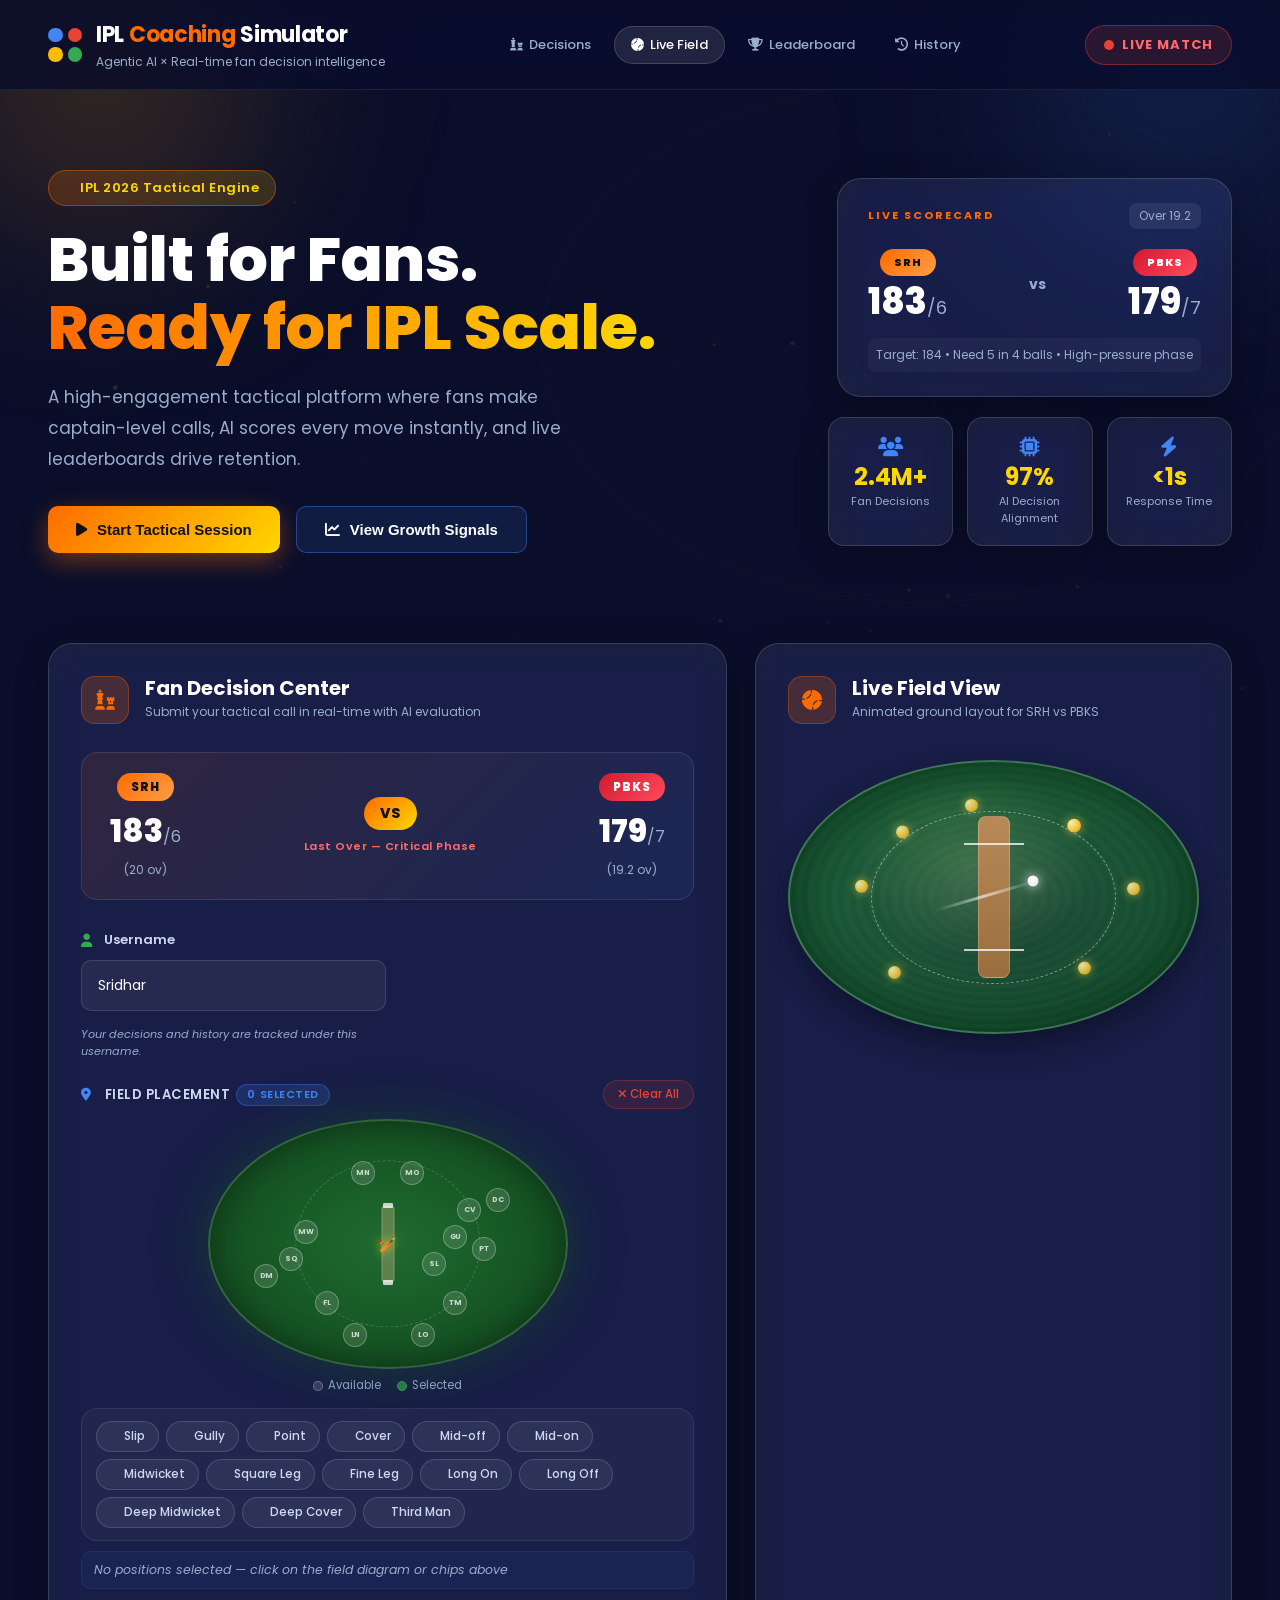
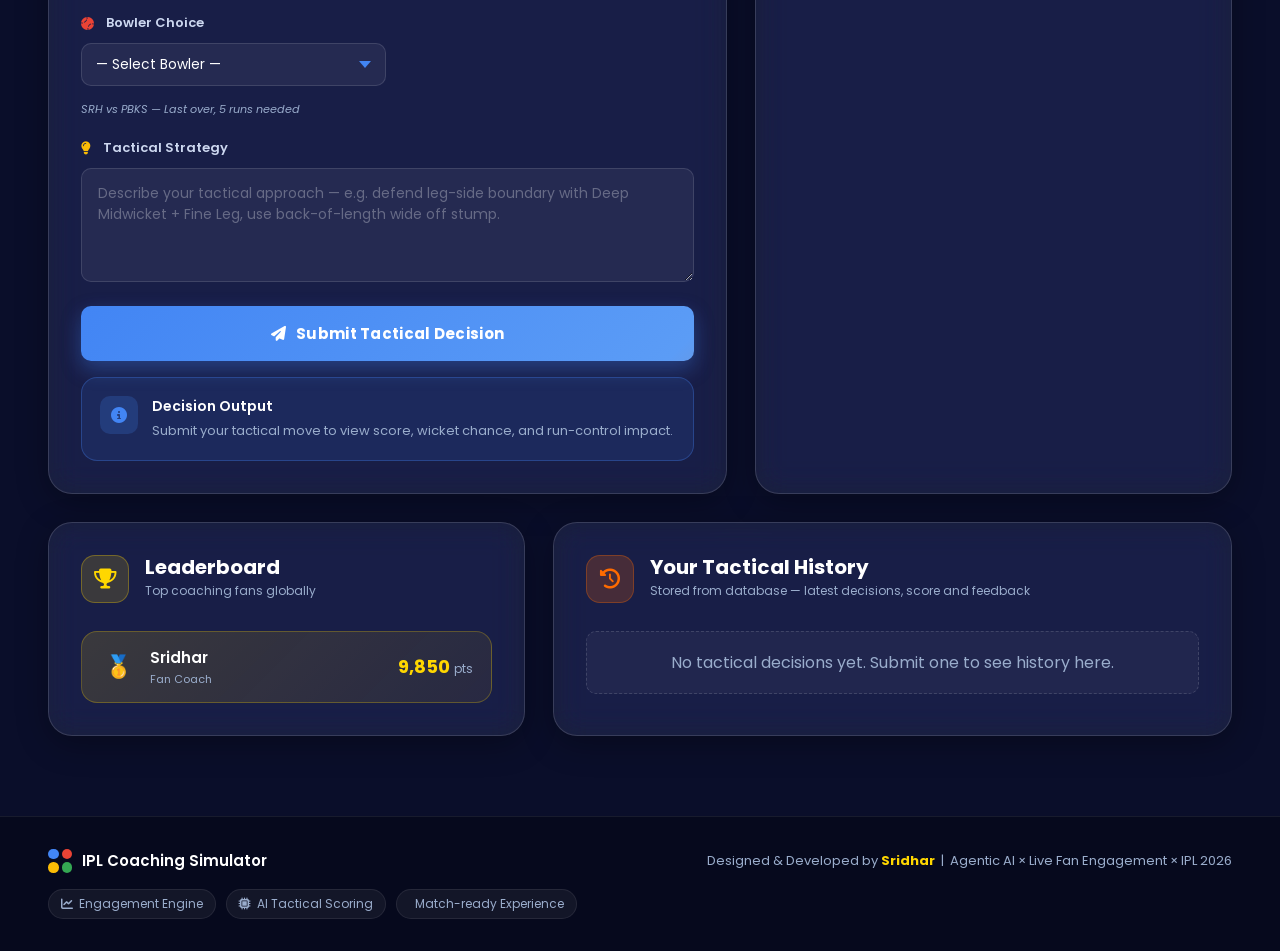
==== ipl_agentic_coach/frontend/dashboard.html @ d6b83b69 "Initial commit" ====
<!DOCTYPE html>
<html lang="en">
<head>
    <meta charset="UTF-8" />
    <meta name="viewport" content="width=device-width, initial-scale=1.0" />
    <title>IPL Coaching Simulator | Investment-Ready Fan Intelligence Platform</title>
    <link rel="stylesheet" href="css/styles.css" />
    <link href="https://fonts.googleapis.com/css2?family=Google+Sans:wght@400;500;700&family=Poppins:wght@300;400;500;600;700;800&display=swap" rel="stylesheet">
    <link rel="stylesheet" href="https://cdnjs.cloudflare.com/ajax/libs/font-awesome/6.5.2/css/all.min.css">
</head>
<body>
    <canvas id="bg-canvas"></canvas>
    <div class="stadium-floodlight left"></div>
    <div class="stadium-floodlight right"></div>

    <header class="navbar">
        <div class="logo-section">
            <div class="gcloud-logo">
                <span class="dot g-blue"></span>
                <span class="dot g-red"></span>
                <span class="dot g-yellow"></span>
                <span class="dot g-green"></span>
            </div>
            <div class="logo-text">
                <h1>IPL<span class="accent"> Coaching</span> Simulator</h1>
                <p class="tagline">Agentic AI × Real-time fan decision intelligence</p>
            </div>
        </div>

        <nav class="nav-pills">
            <a class="nav-pill active" href="#decision"><i class="fa-solid fa-chess"></i> Decisions</a>
            <a class="nav-pill" href="#field-ground"><i class="fa-solid fa-baseball"></i> Live Field</a>
            <a class="nav-pill" href="#leaderboard-section"><i class="fa-solid fa-trophy"></i> Leaderboard</a>
            <a class="nav-pill" href="#history-section"><i class="fa-solid fa-clock-rotate-left"></i> History</a>
        </nav>

        <div class="nav-right">
            <div class="live-badge">
                <span class="pulse-dot"></span>
                LIVE MATCH
            </div>
        </div>
    </header>

    <section class="hero">
        <div class="hero-content">
            <div class="ipl-chip">
                <i class="fa-solid fa-cricket-bat-ball"></i>&nbsp; IPL 2026 Tactical Engine
            </div>
            <h2>Built for Fans.<br /><span class="gradient-text">Ready for IPL Scale.</span></h2>
            <p>
                A high-engagement tactical platform where fans make captain-level calls,
                AI scores every move instantly, and live leaderboards drive retention.
            </p>

            <div class="hero-buttons">
                <button class="btn-primary" onclick="document.getElementById('decision').scrollIntoView({behavior:'smooth'})">
                    <i class="fa-solid fa-play"></i>
                    Start Tactical Session
                </button>
                <button class="btn-gcloud" onclick="document.getElementById('leaderboard-section').scrollIntoView({behavior:'smooth'})">
                    <i class="fa-solid fa-chart-line"></i>
                    View Growth Signals
                </button>
            </div>
        </div>

        <div class="hero-right">
            <div class="scoreboard-card glass">
                <div class="sb-header">
                    <span class="sb-label">LIVE SCORECARD</span>
                    <span class="sb-over">Over 19.2</span>
                </div>
                <div class="sb-teams">
                    <div class="sb-team">
                        <div class="team-badge srh">SRH</div>
                        <div class="sb-score">183<span>/6</span></div>
                    </div>
                    <div class="sb-separator">vs</div>
                    <div class="sb-team">
                        <div class="team-badge pbks">PBKS</div>
                        <div class="sb-score">179<span>/7</span></div>
                    </div>
                </div>
                <div class="sb-footer">Target: 184 • Need 5 in 4 balls • High-pressure phase</div>
            </div>

            <div class="kpi-row">
                <div class="kpi-card glass">
                    <i class="fa-solid fa-users"></i>
                    <h3>2.4M+</h3>
                    <p>Fan Decisions</p>
                </div>
                <div class="kpi-card glass">
                    <i class="fa-solid fa-microchip"></i>
                    <h3>97%</h3>
                    <p>AI Decision Alignment</p>
                </div>
                <div class="kpi-card glass">
                    <i class="fa-solid fa-bolt"></i>
                    <h3>&lt;1s</h3>
                    <p>Response Time</p>
                </div>
            </div>
        </div>
    </section>

    <main class="dashboard-grid">

        <section id="decision" class="card glass big-card">
            <div class="section-title">
                <div class="title-icon ipl-orange"><i class="fa-solid fa-chess"></i></div>
                <div>
                    <h2>Fan Decision Center</h2>
                    <small>Submit your tactical call in real-time with AI evaluation</small>
                </div>
            </div>

            <div class="match-banner">
                <div class="match-team">
                    <div class="team-logo srh-logo">SRH</div>
                    <div class="match-score">183<span class="wickets">/6</span></div>
                    <div class="match-overs">(20 ov)</div>
                </div>
                <div class="match-center">
                    <div class="vs-badge">VS</div>
                    <div class="match-status">Last Over — Critical Phase</div>
                </div>
                <div class="match-team">
                    <div class="team-logo pbks-logo">PBKS</div>
                    <div class="match-score">179<span class="wickets">/7</span></div>
                    <div class="match-overs">(19.2 ov)</div>
                </div>
            </div>

            <div class="form-grid">
                <div class="input-group">
                    <label><i class="fa-solid fa-user" style="color:#34A853"></i>&nbsp; Username</label>
                    <input id="username_input" type="text" maxlength="30" placeholder="Enter your username" />
                    <small class="input-hint">Your decisions and history are tracked under this username.</small>
                </div>

                <div class="input-group full-width">
                    <div class="field-selector-wrapper">
                        <div class="field-label-row">
                            <label>
                                <i class="fa-solid fa-location-dot" style="color:#4285F4"></i>&nbsp;
                                Field Placement
                                <span class="field-count-badge" id="field-count">0 selected</span>
                            </label>
                            <button class="clear-field-btn" onclick="clearFieldSelections()">
                                <i class="fa-solid fa-xmark"></i> Clear All
                            </button>
                        </div>

                        <div class="cricket-field-container">
                            <div class="cricket-field-oval" id="cricket-field-oval">
                                <div class="field-inner-circle"></div>
                                <div class="pitch-rect"></div>
                                <div class="stumps top-s"></div>
                                <div class="stumps bottom-s"></div>
                                <div class="batsman-marker" title="Batsman position">🏏</div>
                            </div>
                            <div class="field-legend">
                                <span><span class="legend-dot inactive-l"></span> Available</span>
                                <span><span class="legend-dot active-l"></span> Selected</span>
                            </div>
                        </div>

                        <div class="position-chips" id="position-chips"></div>

                        <div class="selected-positions-display" id="selected-display">
                            <span style="color:var(--text-muted);font-style:italic">
                                No positions selected — click on the field diagram or chips above
                            </span>
                        </div>
                    </div>
                </div>

                <div class="input-group">
                    <label><i class="fa-solid fa-baseball" style="color:#EA4335"></i>&nbsp; Bowler Choice</label>
                    <select id="bowler_input" class="bowler-select" onchange="updateTacticsSummary()">
                        <option value="">— Select Bowler —</option>
                        <optgroup label="SRH Bowlers (Fielding)">
                            <option value="Pat Cummins">Pat Cummins — Pacer</option>
                            <option value="Bhuvneshwar Kumar">Bhuvneshwar Kumar — Swing pacer</option>
                            <option value="Shaheen Afridi">Shaheen Afridi — Left-arm pacer</option>
                            <option value="Jaydev Unadkat">Jaydev Unadkat — Left-arm pacer</option>
                            <option value="Hasan Ali">Hasan Ali — Pacer</option>
                            <option value="Mayank Markande">Mayank Markande — Leg-spin</option>
                            <option value="Abhishek Sharma">Abhishek Sharma — Left-arm spin</option>
                            <option value="Washington Sundar">Washington Sundar — Off-spin</option>
                        </optgroup>
                    </select>
                    <small class="input-hint">SRH vs PBKS — Last over, 5 runs needed</small>
                </div>

                <div class="input-group full-width">
                    <label><i class="fa-solid fa-lightbulb" style="color:#FBBC05"></i>&nbsp; Tactical Strategy</label>
                    <textarea id="strategy_input" rows="4"
                        placeholder="Describe your tactical approach — e.g. defend leg-side boundary with Deep Midwicket + Fine Leg, use back-of-length wide off stump."
                        oninput="updateTacticsSummary()"></textarea>
                </div>

                <div class="tactics-summary full-width" id="tactics-summary"></div>
            </div>

            <button class="submit-btn" onclick="submitDecision()">
                <i class="fa-solid fa-paper-plane"></i>
                Submit Tactical Decision
            </button>

            <div id="decision-result" class="decision-result">
                <div class="feedback-item info">
                    <div class="fi-icon"><i class="fa-solid fa-circle-info"></i></div>
                    <div>
                        <h3>Decision Output</h3>
                        <p>Submit your tactical move to view score, wicket chance, and run-control impact.</p>
                    </div>
                </div>
            </div>
        </section>

        <section id="field-ground" class="card glass field-card">
            <div class="section-title">
                <div class="title-icon ipl-orange"><i class="fa-solid fa-baseball"></i></div>
                <div>
                    <h2>Live Field View</h2>
                    <small>Animated ground layout for SRH vs PBKS</small>
                </div>
            </div>

            <div class="ground-wrapper">
                <div class="ground-oval">
                    <div class="inner-ring"></div>
                    <div class="pitch-strip"></div>
                    <div class="crease top"></div>
                    <div class="crease bottom"></div>
                    <div class="fielder f1"></div>
                    <div class="fielder f2"></div>
                    <div class="fielder f3"></div>
                    <div class="fielder f4"></div>
                    <div class="fielder f5"></div>
                    <div class="fielder f6"></div>
                    <div class="fielder f7"></div>
                    <div class="ball-trail"></div>
                    <div class="live-ball"></div>
                </div>
            </div>
        </section>

        <section id="leaderboard-section" class="card glass">
            <div class="section-title">
                <div class="title-icon ipl-gold"><i class="fa-solid fa-trophy"></i></div>
                <div>
                    <h2>Leaderboard</h2>
                    <small>Top coaching fans globally</small>
                </div>
            </div>

            <div id="leaderboard" class="leaderboard">
                <div class="leaderboard-item gold">
                    <div class="rank-badge">🥇</div>
                    <div class="lb-info">
                        <h4>Sridhar</h4>
                        <p>Fan Coach</p>
                    </div>
                    <div class="lb-score">9,850 <span>pts</span></div>
                </div>
            </div>
        </section>

        <section id="history-section" class="card glass history-card">
            <div class="section-title">
                <div class="title-icon ipl-orange"><i class="fa-solid fa-clock-rotate-left"></i></div>
                <div>
                    <h2>Your Tactical History</h2>
                    <small>Stored from database — latest decisions, score and feedback</small>
                </div>
            </div>

            <div id="history-list" class="history-list">
                <p class="history-empty">No tactical decisions yet. Submit one to see history here.</p>
            </div>
        </section>
    </main>

    <footer class="footer">
        <div class="footer-inner">
            <div class="footer-brand">
                <div class="gcloud-logo small">
                    <span class="dot g-blue"></span>
                    <span class="dot g-red"></span>
                    <span class="dot g-yellow"></span>
                    <span class="dot g-green"></span>
                </div>
                <span>IPL Coaching Simulator</span>
            </div>
            <p>
                Designed &amp; Developed by <span class="footer-name">Sridhar</span>
                &nbsp;|&nbsp; Agentic AI × Live Fan Engagement × IPL 2026
            </p>
            <div class="footer-badges">
                <span><i class="fa-solid fa-chart-line"></i> Engagement Engine</span>
                <span><i class="fa-solid fa-microchip"></i> AI Tactical Scoring</span>
                <span><i class="fa-solid fa-cricket-bat-ball"></i> Match-ready Experience</span>
            </div>
        </div>
    </footer>

    <script src="js/dashboard.js"></script>
</body>
</html>
---- ipl_agentic_coach/frontend/css/styles.css ----
/* ═══════════════════════════════════════════════════
   IPL Coaching Simulator — Dashboard Styles
   Theme: IPL Cricket + Google Cloud Material Design
   ═══════════════════════════════════════════════════ */

/* ── Google Cloud Brand Colors ── */
:root {
    --gc-blue:    #4285F4;
    --gc-red:     #EA4335;
    --gc-yellow:  #FBBC05;
    --gc-green:   #34A853;

    --ipl-gold:   #FFD700;
    --ipl-orange: #FF6B00;
    --ipl-deep:   #0A0E2A;

    --glass-bg:   rgba(255,255,255,0.07);
    --glass-border: rgba(255,255,255,0.14);
    --text-muted: #9AADCC;
    --radius-lg:  24px;
    --radius-md:  16px;
    --radius-sm:  10px;
}

/* ── Reset ── */
*, *::before, *::after {
    margin: 0;
    padding: 0;
    box-sizing: border-box;
}

html {
    scroll-behavior: smooth;
}

body {
    font-family: 'Poppins', 'Google Sans', sans-serif;
    background: var(--ipl-deep);
    color: #fff;
    overflow-x: hidden;
    min-height: 100vh;
    position: relative;
}

/* ── Animated Background Canvas ── */
#bg-canvas {
    position: fixed;
    inset: 0;
    width: 100%;
    height: 100%;
    z-index: 0;
    pointer-events: none;
    opacity: 0.35;
}

/* ── Stadium Floodlights ── */
.stadium-floodlight {
    position: fixed;
    top: -120px;
    width: 400px;
    height: 400px;
    border-radius: 50%;
    filter: blur(100px);
    z-index: 0;
    pointer-events: none;
    animation: flicker 5s infinite alternate;
}

.stadium-floodlight.left {
    left: -100px;
    background: radial-gradient(circle, rgba(255,160,0,0.35), transparent 70%);
}

.stadium-floodlight.right {
    right: -100px;
    background: radial-gradient(circle, rgba(66,133,244,0.3), transparent 70%);
}

@keyframes flicker {
    0%   { opacity: 0.7; }
    50%  { opacity: 1; }
    100% { opacity: 0.8; }
}

/* ═══════════  NAVBAR  ═══════════ */
.navbar {
    position: sticky;
    top: 0;
    z-index: 200;
    display: flex;
    align-items: center;
    justify-content: space-between;
    gap: 20px;
    padding: 18px 48px;
    backdrop-filter: blur(20px) saturate(180%);
    background: rgba(10,14,42,0.85);
    border-bottom: 1px solid rgba(255,255,255,0.08);
    flex-wrap: wrap;
}

/* Google Cloud Dot-Grid Logo */
.gcloud-logo {
    display: grid;
    grid-template-columns: 1fr 1fr;
    gap: 5px;
    width: 34px;
    height: 34px;
    flex-shrink: 0;
}

.gcloud-logo.small {
    width: 24px;
    height: 24px;
    gap: 3px;
}

.dot {
    border-radius: 50%;
    width: 100%;
    aspect-ratio: 1;
}

.g-blue   { background: var(--gc-blue); }
.g-red    { background: var(--gc-red); }
.g-yellow { background: var(--gc-yellow); }
.g-green  { background: var(--gc-green); }

.logo-section {
    display: flex;
    align-items: center;
    gap: 14px;
}

.logo-circle {
    width: 34px;
    height: 34px;
    border-radius: 50%;
    display: flex;
    align-items: center;
    justify-content: center;
    background: linear-gradient(135deg, var(--ipl-orange), var(--ipl-gold));
    color: #111;
    font-size: 14px;
    font-weight: 700;
}

.logo-circle.small {
    width: 24px;
    height: 24px;
    font-size: 11px;
}

.logo-text h1 {
    font-size: 22px;
    font-weight: 700;
    letter-spacing: -0.3px;
}

.logo-text .accent { color: var(--ipl-orange); }

.logo-text .tagline {
    font-size: 12px;
    color: var(--text-muted);
    margin-top: 2px;
}

.gc-text { color: var(--gc-blue); font-weight: 600; }

/* Nav Pills */
.nav-pills {
    display: flex;
    gap: 6px;
    flex-wrap: wrap;
}

.nav-pill {
    text-decoration: none;
    color: var(--text-muted);
    font-size: 13px;
    font-weight: 500;
    padding: 8px 16px;
    border-radius: 30px;
    transition: all 0.25s ease;
    border: 1px solid transparent;
    display: flex;
    align-items: center;
    gap: 6px;
}

.nav-pill:hover, .nav-pill.active {
    color: #fff;
    background: rgba(255,255,255,0.1);
    border-color: rgba(255,255,255,0.15);
}

/* Live Badge */
.live-badge {
    display: flex;
    align-items: center;
    gap: 8px;
    background: rgba(234,67,53,0.15);
    border: 1px solid rgba(234,67,53,0.4);
    padding: 9px 18px;
    border-radius: 30px;
    font-size: 13px;
    font-weight: 700;
    letter-spacing: 1px;
    color: #FF6B6B;
}

.pulse-dot {
    width: 10px;
    height: 10px;
    background: #EA4335;
    border-radius: 50%;
    animation: livePulse 1.2s infinite;
}

@keyframes livePulse {
    0%   { box-shadow: 0 0 0 0 rgba(234,67,53,0.7); }
    70%  { box-shadow: 0 0 0 8px rgba(234,67,53,0); }
    100% { box-shadow: 0 0 0 0 rgba(234,67,53,0); }
}

/* ═══════════  HERO  ═══════════ */
.hero {
    position: relative;
    z-index: 1;
    display: flex;
    align-items: center;
    justify-content: space-between;
    gap: 40px;
    padding: 80px 48px 50px;
    flex-wrap: wrap;
}

.ipl-chip {
    display: inline-flex;
    align-items: center;
    gap: 8px;
    background: linear-gradient(135deg, rgba(255,107,0,0.2), rgba(255,215,0,0.15));
    border: 1px solid rgba(255,107,0,0.4);
    color: var(--ipl-gold);
    font-size: 13px;
    font-weight: 600;
    padding: 7px 16px;
    border-radius: 30px;
    margin-bottom: 20px;
    letter-spacing: 0.5px;
}

.hero-content {
    max-width: 620px;
}

.hero-content h2 {
    font-size: 62px;
    line-height: 1.1;
    font-weight: 800;
    margin-bottom: 20px;
}

.gradient-text {
    background: linear-gradient(90deg, var(--ipl-orange), var(--ipl-gold), var(--gc-blue));
    background-size: 200% auto;
    background-clip: text;
    -webkit-background-clip: text;
    -webkit-text-fill-color: transparent;
    animation: gradientShift 4s linear infinite;
}

@keyframes gradientShift {
    0%   { background-position: 0% center; }
    100% { background-position: 200% center; }
}

.hero-content p {
    font-size: 17px;
    line-height: 1.8;
    color: var(--text-muted);
    max-width: 520px;
}

.hero-buttons {
    display: flex;
    gap: 16px;
    margin-top: 32px;
    flex-wrap: wrap;
}

/* Buttons */
.btn-primary {
    display: inline-flex;
    align-items: center;
    gap: 10px;
    background: linear-gradient(135deg, var(--ipl-orange), var(--ipl-gold));
    color: #111;
    font-size: 15px;
    font-weight: 700;
    padding: 14px 28px;
    border-radius: var(--radius-sm);
    border: none;
    cursor: pointer;
    box-shadow: 0 8px 25px rgba(255,107,0,0.4);
    transition: all 0.3s ease;
}

.btn-primary:hover {
    transform: translateY(-3px) scale(1.03);
    box-shadow: 0 14px 35px rgba(255,107,0,0.5);
}

.btn-gcloud {
    display: inline-flex;
    align-items: center;
    gap: 10px;
    background: rgba(66,133,244,0.12);
    color: #fff;
    font-size: 15px;
    font-weight: 600;
    padding: 14px 28px;
    border-radius: var(--radius-sm);
    border: 1px solid rgba(66,133,244,0.4);
    cursor: pointer;
    transition: all 0.3s ease;
}

.btn-gcloud:hover {
    background: rgba(66,133,244,0.22);
    border-color: var(--gc-blue);
    transform: translateY(-3px);
}

.gc-icon { width: 20px; height: 20px; }

/* Hero Right */
.hero-right {
    display: flex;
    flex-direction: column;
    gap: 20px;
    align-items: flex-end;
}

/* Scoreboard */
.scoreboard-card {
    border-radius: var(--radius-lg);
    padding: 24px 30px;
    min-width: 360px;
}

.sb-header {
    display: flex;
    justify-content: space-between;
    align-items: center;
    margin-bottom: 20px;
}

.sb-label {
    font-size: 11px;
    font-weight: 700;
    letter-spacing: 2px;
    color: var(--ipl-orange);
}

.sb-over {
    font-size: 12px;
    color: var(--text-muted);
    background: rgba(255,255,255,0.07);
    padding: 4px 10px;
    border-radius: 8px;
}

.sb-teams {
    display: flex;
    align-items: center;
    justify-content: space-between;
    gap: 16px;
    margin-bottom: 18px;
}

.sb-team {
    display: flex;
    flex-direction: column;
    align-items: center;
    gap: 8px;
}

.team-badge {
    font-size: 11px;
    font-weight: 800;
    padding: 5px 14px;
    border-radius: 20px;
    letter-spacing: 1px;
}

.team-badge.srh { background: linear-gradient(135deg, #ff6b00, #ff9f45); color: #111; }
.team-badge.pbks { background: linear-gradient(135deg, #d3182d, #ff4b5f); color: #fff; }

.sb-score {
    font-size: 36px;
    font-weight: 800;
    line-height: 1;
}

.sb-score span {
    font-size: 18px;
    font-weight: 400;
    color: var(--text-muted);
}

.sb-separator { font-size: 14px; font-weight: 700; color: var(--text-muted); }

.sb-footer {
    font-size: 12px;
    color: var(--text-muted);
    text-align: center;
    background: rgba(255,255,255,0.04);
    padding: 8px;
    border-radius: 8px;
}

/* KPI Row */
.kpi-row { display: flex; gap: 14px; }

.kpi-card {
    flex: 1;
    border-radius: var(--radius-md);
    padding: 18px 14px;
    text-align: center;
}

.kpi-card i { font-size: 20px; color: var(--gc-blue); margin-bottom: 8px; }
.kpi-card h3 { font-size: 24px; font-weight: 700; color: var(--ipl-gold); line-height: 1; }
.kpi-card p { font-size: 11px; color: var(--text-muted); margin-top: 4px; }

/* ═══════════  GOOGLE CLOUD RIBBON  ═══════════ */
.gc-ribbon {
    position: relative;
    z-index: 1;
    border-top: 1px solid rgba(255,255,255,0.06);
    border-bottom: 1px solid rgba(255,255,255,0.06);
    background: rgba(66,133,244,0.06);
    overflow: hidden;
    padding: 14px 0;
}

.gc-ribbon-inner {
    display: flex;
    gap: 16px;
    padding: 0 48px;
    overflow-x: auto;
    scrollbar-width: none;
}

.gc-ribbon-inner::-webkit-scrollbar { display: none; }

.gc-chip {
    display: inline-flex;
    align-items: center;
    gap: 8px;
    background: rgba(66,133,244,0.12);
    border: 1px solid rgba(66,133,244,0.25);
    color: #8BB8FF;
    font-size: 13px;
    font-weight: 500;
    padding: 7px 16px;
    border-radius: 30px;
    white-space: nowrap;
    flex-shrink: 0;
    transition: all 0.25s;
}

.gc-chip:hover { background: rgba(66,133,244,0.25); color: #fff; }

/* ═══════════  GLASS CARD  ═══════════ */
.glass {
    background: var(--glass-bg);
    backdrop-filter: blur(16px) saturate(160%);
    border: 1px solid var(--glass-border);
    box-shadow: 0 8px 32px rgba(0,0,0,0.3);
}

/* ═══════════  DASHBOARD GRID  ═══════════ */
.dashboard-grid {
    position: relative;
    z-index: 1;
    display: grid;
    grid-template-columns: repeat(12, 1fr);
    gap: 28px;
    padding: 40px 48px 80px;
}

.card {
    border-radius: var(--radius-lg);
    padding: 32px;
    transition: transform 0.35s ease, box-shadow 0.35s ease;
}

.card:hover {
    transform: translateY(-6px);
    box-shadow: 0 16px 48px rgba(0,0,0,0.4);
}

.big-card              { grid-column: span 7; }
#stream-experience     { grid-column: span 12; }
#field-ground          { grid-column: span 5; }
#leaderboard-section   { grid-column: span 5; }
#history-section       { grid-column: span 7; }

.stream-card {
    padding: 28px;
}

.stream-shell {
    display: grid;
    grid-template-columns: minmax(0, 1fr) 300px;
    gap: 22px;
    align-items: stretch;
}

.stream-player {
    position: relative;
    border-radius: 18px;
    overflow: hidden;
    border: 1px solid rgba(255,255,255,0.16);
    background: linear-gradient(180deg, rgba(0,0,0,0.18), rgba(0,0,0,0.38));
    min-height: 380px;
    display: flex;
    flex-direction: column;
    justify-content: flex-end;
    box-shadow: 0 18px 45px rgba(0,0,0,0.38);
}

.stream-overlay-top {
    position: absolute;
    top: 14px;
    left: 14px;
    right: 14px;
    z-index: 5;
    display: flex;
    align-items: center;
    justify-content: space-between;
    gap: 10px;
}

.stream-live-chip,
.stream-score-chip {
    display: inline-flex;
    align-items: center;
    gap: 8px;
    font-size: 11px;
    font-weight: 700;
    border-radius: 999px;
    padding: 7px 12px;
    letter-spacing: 0.4px;
    backdrop-filter: blur(8px);
}

.stream-live-chip {
    background: rgba(234,67,53,0.22);
    border: 1px solid rgba(234,67,53,0.52);
    color: #ffd5d0;
}

.stream-score-chip {
    background: rgba(10,14,42,0.62);
    border: 1px solid rgba(255,255,255,0.18);
    color: #eef3ff;
}

.stream-video-area {
    position: absolute;
    inset: 0;
    background:
        radial-gradient(circle at 70% 15%, rgba(255,255,255,0.12), transparent 36%),
        linear-gradient(180deg, rgba(13,20,58,0.36) 0%, rgba(12,17,49,0.55) 34%, rgba(5,8,22,0.88) 100%);
}

.stream-crowd-layer,
.stream-pitch-layer,
.stream-focus-ring,
.stream-center-badge {
    position: absolute;
}

.stream-crowd-layer {
    inset: 0;
    background:
        radial-gradient(ellipse at top, rgba(66,133,244,0.18), transparent 44%),
        repeating-linear-gradient(90deg, rgba(255,255,255,0.03) 0 2px, transparent 2px 8px);
    opacity: 0.52;
    animation: crowdPulse 7s ease-in-out infinite;
}

.stream-pitch-layer {
    left: 50%;
    bottom: 16%;
    width: 170px;
    height: 250px;
    transform: translateX(-50%) perspective(500px) rotateX(58deg);
    border-radius: 14px;
    background: linear-gradient(180deg, rgba(193,151,97,0.86), rgba(128,92,48,0.9));
    border: 1px solid rgba(255,255,255,0.22);
    box-shadow: 0 10px 22px rgba(0,0,0,0.36);
}

.stream-focus-ring {
    left: 50%;
    bottom: 24%;
    width: 420px;
    height: 170px;
    transform: translateX(-50%);
    border-radius: 50%;
    border: 1px dashed rgba(255,255,255,0.24);
    opacity: 0.72;
    animation: ringFloat 6s ease-in-out infinite;
}

.stream-center-badge {
    left: 50%;
    top: 52%;
    transform: translate(-50%, -50%);
    font-size: 13px;
    font-weight: 700;
    color: #dce8ff;
    padding: 8px 14px;
    border-radius: 999px;
    background: rgba(10,14,42,0.48);
    border: 1px solid rgba(255,255,255,0.2);
    letter-spacing: 0.3px;
}

.stream-player.paused .stream-video-area {
    filter: saturate(0.76) brightness(0.9);
}

.stream-overlay-bottom {
    position: relative;
    z-index: 6;
    display: flex;
    flex-direction: column;
    gap: 10px;
    padding: 14px;
    background: linear-gradient(180deg, rgba(4,7,18,0) 0%, rgba(4,7,18,0.84) 42%, rgba(4,7,18,0.94) 100%);
}

.stream-progress {
    width: 100%;
    height: 5px;
    border-radius: 999px;
    background: rgba(255,255,255,0.2);
    cursor: pointer;
    overflow: hidden;
}

.stream-progress-fill {
    height: 100%;
    width: 0%;
    border-radius: inherit;
    background: linear-gradient(90deg, #EA4335, #FBBC05, #34A853);
    transition: width 0.08s linear;
}

.stream-controls-row {
    display: flex;
    align-items: center;
    justify-content: space-between;
    gap: 12px;
    flex-wrap: wrap;
}

.stream-controls-left,
.stream-controls-right {
    display: flex;
    align-items: center;
    gap: 8px;
}

.stream-control-btn,
.stream-pill-btn {
    border: 1px solid rgba(255,255,255,0.22);
    background: rgba(255,255,255,0.1);
    color: #fff;
    border-radius: 999px;
    height: 34px;
    min-width: 34px;
    padding: 0 12px;
    font-size: 13px;
    font-weight: 600;
    cursor: pointer;
    transition: background 0.22s, border-color 0.22s, transform 0.22s;
}

.stream-control-btn:hover,
.stream-pill-btn:hover {
    background: rgba(255,255,255,0.2);
    border-color: rgba(255,255,255,0.36);
    transform: translateY(-1px);
}

.stream-live-time {
    font-size: 12px;
    color: #b9c9e9;
    font-weight: 600;
    letter-spacing: 0.4px;
}

.stream-sidepanel {
    border-radius: 16px;
    border: 1px solid rgba(255,255,255,0.12);
    background: rgba(255,255,255,0.04);
    padding: 18px;
    display: flex;
    flex-direction: column;
    gap: 12px;
}

.stream-sidepanel h3 {
    font-size: 18px;
    font-weight: 700;
}

.stream-sidepanel p {
    font-size: 13px;
    color: var(--text-muted);
}

.stream-stat-row {
    display: flex;
    align-items: center;
    justify-content: space-between;
    gap: 10px;
    font-size: 13px;
    padding: 9px 10px;
    border-radius: 10px;
    background: rgba(66,133,244,0.08);
    border: 1px solid rgba(66,133,244,0.16);
}

.stream-stat-row strong {
    color: #f4f7ff;
    font-weight: 700;
}

.stream-hint {
    margin-top: 6px;
    font-size: 12px;
    color: #9eb4df;
    line-height: 1.5;
    padding: 10px;
    border-radius: 10px;
    background: rgba(255,255,255,0.04);
    border: 1px dashed rgba(255,255,255,0.18);
}

@keyframes crowdPulse {
    0%, 100% { opacity: 0.45; }
    50% { opacity: 0.65; }
}

@keyframes ringFloat {
    0%, 100% { transform: translateX(-50%) scale(0.98); opacity: 0.55; }
    50% { transform: translateX(-50%) scale(1.02); opacity: 0.85; }
}

/* ── Section Title ── */
.section-title {
    display: flex;
    align-items: flex-start;
    gap: 16px;
    margin-bottom: 28px;
}

.title-icon {
    width: 48px;
    height: 48px;
    border-radius: 14px;
    display: flex;
    align-items: center;
    justify-content: center;
    font-size: 20px;
    flex-shrink: 0;
}

.title-icon.ipl-orange { background: rgba(255,107,0,0.2);  color: var(--ipl-orange); border: 1px solid rgba(255,107,0,0.3); }
.title-icon.gc-blue    { background: rgba(66,133,244,0.2); color: var(--gc-blue);    border: 1px solid rgba(66,133,244,0.3); }
.title-icon.ipl-gold   { background: rgba(255,215,0,0.15); color: var(--ipl-gold);   border: 1px solid rgba(255,215,0,0.3); }
.title-icon.gc-multi   { background: linear-gradient(135deg,rgba(66,133,244,0.2),rgba(52,168,83,0.2)); color: var(--gc-blue); border: 1px solid rgba(66,133,244,0.3); }

.section-title h2 { font-size: 20px; font-weight: 700; line-height: 1.2; }
.section-title small { font-size: 12px; color: var(--text-muted); margin-top: 3px; display: block; }

/* ═══════════  MATCH BANNER  ═══════════ */
.match-banner {
    display: flex;
    align-items: center;
    justify-content: space-between;
    background: linear-gradient(135deg, rgba(255,107,0,0.1), rgba(66,133,244,0.08));
    border: 1px solid rgba(255,255,255,0.1);
    border-radius: var(--radius-md);
    padding: 20px 28px;
    margin-bottom: 30px;
}

.match-team { display: flex; flex-direction: column; align-items: center; gap: 6px; }

.team-logo {
    font-size: 12px;
    font-weight: 800;
    padding: 5px 14px;
    border-radius: 20px;
    letter-spacing: 1px;
}

.srh-logo { background: linear-gradient(135deg, #ff6b00, #ff9f45); color: #111; }
.pbks-logo { background: linear-gradient(135deg, #d3182d, #ff4b5f); color: #fff; }

.match-score { font-size: 32px; font-weight: 800; }
.wickets { font-size: 16px; font-weight: 400; color: var(--text-muted); }
.match-overs { font-size: 12px; color: var(--text-muted); }

.match-center { text-align: center; display: flex; flex-direction: column; align-items: center; gap: 8px; }

.vs-badge {
    background: linear-gradient(135deg, var(--ipl-orange), var(--ipl-gold));
    color: #111;
    font-size: 14px;
    font-weight: 800;
    padding: 6px 16px;
    border-radius: 20px;
    letter-spacing: 1px;
}

.match-status { font-size: 11px; color: #FF6B6B; font-weight: 600; letter-spacing: 0.5px; }

/* ═══════════  FORM  ═══════════ */
.form-grid {
    display: grid;
    grid-template-columns: 1fr 1fr;
    gap: 20px;
}

.full-width { grid-column: 1 / -1; }

.input-group { display: flex; flex-direction: column; gap: 10px; }

.input-group label {
    font-size: 13px;
    font-weight: 600;
    color: #cdd8f0;
    display: flex;
    align-items: center;
    gap: 6px;
}

.input-group input,
.input-group textarea {
    background: rgba(255,255,255,0.06);
    border: 1px solid rgba(255,255,255,0.12);
    border-radius: var(--radius-sm);
    padding: 14px 16px;
    color: #fff;
    font-size: 14px;
    font-family: inherit;
    resize: vertical;
    transition: border-color 0.25s, box-shadow 0.25s;
}

.input-group input::placeholder,
.input-group textarea::placeholder { color: rgba(255,255,255,0.3); }

.input-group input:focus,
.input-group textarea:focus {
    outline: none;
    border-color: var(--gc-blue);
    box-shadow: 0 0 0 3px rgba(66,133,244,0.2);
}

.submit-btn {
    display: flex;
    align-items: center;
    justify-content: center;
    gap: 10px;
    width: 100%;
    margin-top: 24px;
    padding: 16px;
    font-size: 15px;
    font-weight: 700;
    font-family: inherit;
    border: none;
    border-radius: var(--radius-sm);
    cursor: pointer;
    background: linear-gradient(135deg, var(--gc-blue), #5B9CF6, var(--ipl-orange));
    background-size: 200% auto;
    color: #fff;
    box-shadow: 0 8px 20px rgba(66,133,244,0.35);
    transition: all 0.35s ease;
    letter-spacing: 0.3px;
}

.submit-btn:hover:not(:disabled) {
    background-position: right center;
    transform: translateY(-3px);
    box-shadow: 0 14px 30px rgba(66,133,244,0.45);
}

.submit-btn:disabled { opacity: 0.7; cursor: not-allowed; }

.decision-result {
    margin-top: 16px;
}

.field-card {
    overflow: hidden;
}

.ground-wrapper {
    width: 100%;
    display: flex;
    justify-content: center;
    padding: 8px 0 4px;
}

.ground-oval {
    position: relative;
    width: min(100%, 460px);
    aspect-ratio: 1.5;
    border-radius: 50%;
    background:
        radial-gradient(ellipse at 45% 38%, rgba(146, 208, 111, 0.25) 0%, rgba(26, 94, 43, 0.14) 38%, transparent 64%),
        radial-gradient(ellipse at 58% 62%, rgba(0, 0, 0, 0.22), transparent 58%),
        repeating-radial-gradient(ellipse at center, rgba(255,255,255,0.022) 0 6px, rgba(255,255,255,0) 6px 12px),
        radial-gradient(ellipse at center, rgba(72, 176, 84, 0.42) 0%, rgba(19, 96, 44, 0.86) 70%);
    border: 2px solid rgba(255, 255, 255, 0.18);
    box-shadow: inset 0 0 50px rgba(0, 0, 0, 0.42), 0 14px 28px rgba(0,0,0,0.35);
    overflow: hidden;
}

.inner-ring {
    position: absolute;
    inset: 18% 20%;
    border: 1px dashed rgba(255, 255, 255, 0.45);
    border-radius: 50%;
}

.pitch-strip {
    position: absolute;
    left: 50%;
    top: 20%;
    width: 32px;
    height: 60%;
    transform: translateX(-50%);
    border-radius: 8px;
    background: linear-gradient(180deg, #b88a58, #9a6d3f);
    border: 1px solid rgba(255, 255, 255, 0.2);
}

.crease {
    position: absolute;
    left: 50%;
    width: 60px;
    height: 2px;
    transform: translateX(-50%);
    background: rgba(255, 255, 255, 0.75);
}

.crease.top { top: 30%; }
.crease.bottom { bottom: 30%; }

.fielder {
    position: absolute;
    width: 13px;
    height: 13px;
    border-radius: 50%;
    background: radial-gradient(circle at 30% 30%, #fff7bf 0%, #ffd54f 45%, #d59d1f 100%);
    box-shadow: 0 0 10px rgba(255, 213, 79, 0.72);
    transform: translate(0, 0) scale(1);
    transition: transform 0.09s linear;
}

.f1 { left: 16%; top: 44%; }
.f2 { left: 26%; top: 24%; animation-delay: 0.2s; }
.f3 { left: 43%; top: 14%; animation-delay: 0.4s; }
.f4 { right: 28%; top: 20%; animation-delay: 0.6s; }
.f5 { right: 14%; top: 44%; animation-delay: 0.8s; }
.f6 { right: 26%; bottom: 22%; animation-delay: 1s; }
.f7 { left: 24%; bottom: 20%; animation-delay: 1.2s; }

.ball-trail {
    position: absolute;
    left: 49%;
    top: 70%;
    width: 20%;
    height: 2.5px;
    transform-origin: left center;
    transform: rotate(-24deg) scaleX(0.4);
    background: linear-gradient(90deg, rgba(255,255,255,0.02), rgba(255,255,255,0.7), rgba(255,255,255,0));
    opacity: 0.25;
    filter: blur(0.35px);
    transition: opacity 0.15s linear, transform 0.08s linear;
}

.live-ball {
    position: absolute;
    width: 11px;
    height: 11px;
    border-radius: 50%;
    background: radial-gradient(circle at 30% 30%, #ffffff 0%, #f1f1f1 65%, #d5d5d5 100%);
    box-shadow: 0 0 12px rgba(255, 255, 255, 0.95);
    left: 49%;
    top: 70%;
    transform: translate(-50%, -50%);
    transition: left 0.04s linear, top 0.04s linear;
}

.ground-oval::after {
    content: "";
    position: absolute;
    inset: 0;
    background: linear-gradient(115deg, transparent 16%, rgba(255,255,255,0.09) 42%, transparent 64%);
    transform: translateX(-130%);
    animation: floodlightSweep 6.8s ease-in-out infinite;
    pointer-events: none;
}

@keyframes floodlightSweep {
    0% { transform: translateX(-130%); opacity: 0; }
    24% { opacity: 0.45; }
    56% { opacity: 0.23; }
    100% { transform: translateX(130%); opacity: 0; }
}

@media (prefers-reduced-motion: reduce) {
    .ground-oval::after,
    .pulse-dot,
    .stadium-floodlight,
    .ball-trail,
    .live-ball,
    .fielder {
        animation: none !important;
        transition: none !important;
    }
}

@keyframes ballMove {
    0%   { left: 47%; top: 72%; }
    20%  { left: 49%; top: 60%; }
    40%  { left: 52%; top: 50%; }
    70%  { left: 61%; top: 42%; }
    100% { left: 74%; top: 34%; }
}

@keyframes trailSweep {
    0%   { opacity: 0.25; transform: rotate(-22deg) scaleX(0.2); }
    50%  { opacity: 0.7; transform: rotate(-22deg) scaleX(1); }
    100% { opacity: 0.1; transform: rotate(-22deg) scaleX(0.1); }
}

@keyframes fielderPulse {
    0%, 100% { transform: scale(1); opacity: 0.85; }
    50% { transform: scale(1.18); opacity: 1; }
}

/* ═══════════  FEEDBACK  ═══════════ */
.feedback-box { display: flex; flex-direction: column; gap: 16px; margin-bottom: 24px; }

.feedback-item {
    display: flex;
    align-items: flex-start;
    gap: 14px;
    padding: 18px;
    border-radius: var(--radius-md);
}

.fi-icon {
    width: 38px;
    height: 38px;
    border-radius: 10px;
    display: flex;
    align-items: center;
    justify-content: center;
    font-size: 16px;
    flex-shrink: 0;
}

.feedback-item.success    { background: rgba(52,168,83,0.12);  border: 1px solid rgba(52,168,83,0.3); }
.feedback-item.success .fi-icon { background: rgba(52,168,83,0.2);  color: var(--gc-green); }
.feedback-item.info       { background: rgba(66,133,244,0.12); border: 1px solid rgba(66,133,244,0.3); }
.feedback-item.info .fi-icon    { background: rgba(66,133,244,0.2); color: var(--gc-blue); }
.feedback-item.gc-insight { background: rgba(251,188,5,0.1);   border: 1px solid rgba(251,188,5,0.3); }
.feedback-item.gc-insight .fi-icon { background: rgba(251,188,5,0.2); color: var(--gc-yellow); }

.feedback-item h3 { font-size: 14px; font-weight: 600; margin-bottom: 4px; }
.feedback-item p  { font-size: 13px; color: var(--text-muted); line-height: 1.6; }

/* Agent Pipeline */
.agent-pipeline {
    background: rgba(255,255,255,0.04);
    border: 1px solid rgba(255,255,255,0.08);
    border-radius: var(--radius-md);
    padding: 16px 20px;
}

.pipeline-label {
    font-size: 11px;
    font-weight: 700;
    letter-spacing: 1.5px;
    color: var(--text-muted);
    text-transform: uppercase;
    margin-bottom: 14px;
}

.pipeline-steps { display: flex; align-items: center; gap: 8px; flex-wrap: wrap; }

.pipe-step {
    display: flex;
    flex-direction: column;
    align-items: center;
    gap: 5px;
    font-size: 11px;
    font-weight: 600;
    color: var(--text-muted);
    min-width: 60px;
    text-align: center;
}

.pipe-step i {
    width: 32px;
    height: 32px;
    border-radius: 50%;
    display: flex;
    align-items: center;
    justify-content: center;
    font-size: 13px;
    background: rgba(255,255,255,0.06);
    border: 1px solid rgba(255,255,255,0.1);
}

.pipe-step.done i   { background: rgba(52,168,83,0.2);  border-color: var(--gc-green); color: var(--gc-green); }
.pipe-step.active i { background: rgba(66,133,244,0.2); border-color: var(--gc-blue);  color: var(--gc-blue); }
.pipe-step.done, .pipe-step.active { color: #cdd8f0; }
.pipe-arrow { font-size: 16px; color: rgba(255,255,255,0.2); }

/* ═══════════  LEADERBOARD  ═══════════ */
.leaderboard { display: flex; flex-direction: column; gap: 12px; }

.leaderboard-item {
    display: flex;
    align-items: center;
    gap: 14px;
    padding: 14px 18px;
    border-radius: var(--radius-md);
    background: rgba(255,255,255,0.04);
    border: 1px solid rgba(255,255,255,0.07);
    transition: all 0.25s;
}

.leaderboard-item:hover { background: rgba(255,255,255,0.08); transform: translateX(4px); }

.leaderboard-item.gold   { background: linear-gradient(135deg, rgba(255,215,0,0.15), rgba(255,193,7,0.07)); border-color: rgba(255,215,0,0.25); }
.leaderboard-item.silver { background: linear-gradient(135deg, rgba(189,189,189,0.15), rgba(255,255,255,0.05)); border-color: rgba(189,189,189,0.2); }
.leaderboard-item.bronze { background: linear-gradient(135deg, rgba(205,127,50,0.15), rgba(255,255,255,0.05)); border-color: rgba(205,127,50,0.2); }

.rank-badge { font-size: 22px; min-width: 36px; text-align: center; }
.rank-num   { font-size: 14px; font-weight: 700; color: var(--text-muted); }

.lb-info { flex: 1; }
.lb-info h4 { font-size: 15px; font-weight: 600; }
.lb-info p  { font-size: 11px; color: var(--text-muted); margin-top: 2px; }

.lb-score { font-size: 18px; font-weight: 700; color: var(--ipl-gold); }
.lb-score span { font-size: 12px; font-weight: 400; color: var(--text-muted); }

/* ═══════════  ARCHITECTURE  ═══════════ */
.architecture-grid {
    display: flex;
    align-items: center;
    justify-content: center;
    gap: 10px;
    flex-wrap: wrap;
    margin-bottom: 28px;
}

.arch-box {
    display: flex;
    flex-direction: column;
    align-items: center;
    gap: 10px;
    width: 160px;
    padding: 24px 16px;
    border-radius: var(--radius-md);
    background: rgba(255,255,255,0.05);
    border: 1px solid rgba(255,255,255,0.1);
    text-align: center;
    transition: all 0.3s;
}

.arch-box:hover {
    transform: translateY(-5px);
    border-color: rgba(66,133,244,0.4);
    box-shadow: 0 8px 24px rgba(66,133,244,0.15);
}

.arch-icon {
    width: 52px;
    height: 52px;
    border-radius: 14px;
    display: flex;
    align-items: center;
    justify-content: center;
    font-size: 22px;
}

.arch-box.frontier .arch-icon { background: rgba(66,133,244,0.2);  color: var(--gc-blue); }
.arch-box.api      .arch-icon { background: rgba(234,67,53,0.2);   color: var(--gc-red); }
.arch-box.agents   .arch-icon { background: rgba(251,188,5,0.2);   color: var(--gc-yellow); }
.arch-box.db       .arch-icon { background: rgba(52,168,83,0.2);   color: var(--gc-green); }

.arch-box h3 { font-size: 14px; font-weight: 700; }
.arch-box p  { font-size: 11px; color: var(--text-muted); }

.arch-tag {
    font-size: 10px;
    font-weight: 700;
    letter-spacing: 0.8px;
    padding: 4px 10px;
    border-radius: 20px;
    background: rgba(66,133,244,0.15);
    border: 1px solid rgba(66,133,244,0.25);
    color: #8BB8FF;
    text-transform: uppercase;
}

.arch-arrow-v { font-size: 20px; color: rgba(255,255,255,0.25); }

/* GCP Tags Row */
.gcp-tags-row { display: flex; gap: 10px; flex-wrap: wrap; justify-content: center; }

.gcp-tag { font-size: 12px; font-weight: 600; padding: 6px 14px; border-radius: 20px; letter-spacing: 0.3px; }
.gcp-tag.blue   { background: rgba(66,133,244,0.15); border: 1px solid rgba(66,133,244,0.3); color: #8BB8FF; }
.gcp-tag.red    { background: rgba(234,67,53,0.15);  border: 1px solid rgba(234,67,53,0.3);  color: #FF9A9A; }
.gcp-tag.yellow { background: rgba(251,188,5,0.15);  border: 1px solid rgba(251,188,5,0.3);  color: #FFDD6E; }
.gcp-tag.green  { background: rgba(52,168,83,0.15);  border: 1px solid rgba(52,168,83,0.3);  color: #6DD4A0; }

/* ═══════════  FOOTER  ═══════════ */
.footer {
    position: relative;
    z-index: 1;
    border-top: 1px solid rgba(255,255,255,0.07);
    background: rgba(0,0,0,0.3);
    padding: 32px 48px;
}

.footer-inner {
    display: flex;
    align-items: center;
    justify-content: space-between;
    flex-wrap: wrap;
    gap: 16px;
}

.footer-brand { display: flex; align-items: center; gap: 10px; font-size: 15px; font-weight: 600; }
.footer p { font-size: 13px; color: var(--text-muted); }
.footer-name { color: var(--ipl-gold); font-weight: 700; }

.footer-badges { display: flex; gap: 10px; flex-wrap: wrap; }

.footer-badges span {
    font-size: 12px;
    color: var(--text-muted);
    background: rgba(255,255,255,0.05);
    padding: 5px 12px;
    border-radius: 20px;
    border: 1px solid rgba(255,255,255,0.08);
    display: flex;
    align-items: center;
    gap: 6px;
}

/* ═══════════  RESPONSIVE  ═══════════ */
@media (max-width: 1200px) {
    .big-card, #stream-experience, #field-ground, #leaderboard-section { grid-column: span 12; }
    .stream-shell { grid-template-columns: 1fr; }
}

@media (max-width: 900px) {
    .hero-content h2 { font-size: 40px; }
    .hero { flex-direction: column; padding: 48px 24px 32px; }
    .hero-right { align-items: stretch; width: 100%; }
    .scoreboard-card { min-width: unset; }
    .nav-pills { display: none; }
    .form-grid { grid-template-columns: 1fr; }
    .stream-overlay-top { flex-direction: column; align-items: flex-start; }
    .stream-player { min-height: 320px; }
    .stream-focus-ring { width: 280px; height: 120px; bottom: 20%; }
    .stream-pitch-layer { width: 132px; height: 188px; }
    .architecture-grid { flex-direction: column; }
    .arch-arrow-v { transform: rotate(90deg); }
    .navbar, .dashboard-grid, .footer { padding-left: 24px; padding-right: 24px; }
    .dashboard-grid { padding-top: 24px; }
    .gc-ribbon-inner { padding-left: 24px; padding-right: 24px; }
}

/* ═══════════════════════════════════════════════════
   Fan Decision Center — Field Placement & Chips
   ═══════════════════════════════════════════════════ */

/* ── Field Selector Wrapper ── */
.field-selector-wrapper { margin-bottom: 4px; }

.field-label-row {
    display: flex;
    align-items: center;
    justify-content: space-between;
    margin-bottom: 10px;
}

.field-label-row label {
    display: flex;
    align-items: center;
    gap: 6px;
    font-size: 0.82rem;
    font-weight: 600;
    color: #cdd9f0;
    letter-spacing: 0.04em;
    text-transform: uppercase;
    cursor: default;
}

.field-count-badge {
    display: inline-block;
    background: rgba(66,133,244,0.18);
    color: #4285F4;
    font-size: 0.68rem;
    padding: 2px 10px;
    border-radius: 20px;
    border: 1px solid rgba(66,133,244,0.3);
    font-weight: 600;
    transition: background 0.3s, color 0.3s, border-color 0.3s;
}

.field-count-badge.has-selection {
    background: rgba(52,168,83,0.22);
    color: #34A853;
    border-color: rgba(52,168,83,0.4);
}

.clear-field-btn {
    background: rgba(234,67,53,0.12);
    color: #EA4335;
    border: 1px solid rgba(234,67,53,0.28);
    padding: 5px 14px;
    border-radius: 20px;
    font-size: 0.72rem;
    font-family: 'Poppins', sans-serif;
    cursor: pointer;
    font-weight: 500;
    transition: background 0.2s, transform 0.15s;
}
.clear-field-btn:hover {
    background: rgba(234,67,53,0.28);
    transform: scale(1.04);
}

/* ── Cricket Field Diagram ── */
.cricket-field-container {
    display: flex;
    flex-direction: column;
    align-items: center;
    gap: 8px;
    margin-bottom: 14px;
}

.cricket-field-oval {
    position: relative;
    width: 360px;
    height: 250px;
    border-radius: 50%;
    background: radial-gradient(ellipse at center, #1e6b30 0%, #165624 55%, #0f3d1a 100%);
    border: 2px solid rgba(255,255,255,0.13);
    box-shadow: 0 0 50px rgba(20,82,36,0.55), inset 0 0 30px rgba(0,0,0,0.35);
    overflow: visible;
}

.field-inner-circle {
    position: absolute;
    top: 50%; left: 50%;
    transform: translate(-50%, -50%);
    width: 52%; height: 68%;
    border-radius: 50%;
    border: 1.5px dashed rgba(255,255,255,0.18);
    pointer-events: none;
}

.pitch-rect {
    position: absolute;
    top: 50%; left: 50%;
    transform: translate(-50%, -50%);
    width: 13px; height: 76px;
    background: rgba(210,185,140,0.35);
    border: 1px solid rgba(210,185,140,0.45);
    border-radius: 3px;
    pointer-events: none;
}

.stumps {
    position: absolute;
    left: 50%;
    transform: translateX(-50%);
    width: 10px; height: 5px;
    background: rgba(255,255,255,0.75);
    border-radius: 1px;
    pointer-events: none;
}
.stumps.top-s    { top: calc(50% - 41px); }
.stumps.bottom-s { top: calc(50% + 36px); }

.batsman-marker {
    position: absolute;
    top: 50%; left: 50%;
    transform: translate(-50%, -50%);
    font-size: 15px;
    z-index: 5;
    filter: drop-shadow(0 0 5px rgba(255,215,0,0.9));
    pointer-events: none;
}

/* ── Position Dots on Field ── */
.field-pos-dot {
    position: absolute;
    width: 24px; height: 24px;
    border-radius: 50%;
    background: rgba(255,255,255,0.12);
    border: 1.5px solid rgba(255,255,255,0.28);
    cursor: pointer;
    transform: translate(-50%, -50%);
    transition: transform 0.28s cubic-bezier(0.34,1.56,0.64,1),
                background 0.25s, border-color 0.25s, box-shadow 0.25s;
    z-index: 10;
    display: flex;
    align-items: center;
    justify-content: center;
    font-size: 7.5px;
    font-weight: 700;
    color: rgba(255,255,255,0.75);
    letter-spacing: -0.5px;
}

.field-pos-dot:hover {
    background: rgba(255,215,0,0.28);
    border-color: #FFD700;
    transform: translate(-50%, -50%) scale(1.28);
    box-shadow: 0 0 12px rgba(255,215,0,0.55);
    color: #FFD700;
}

.field-pos-dot.active {
    background: rgba(52,168,83,0.72);
    border-color: #34A853;
    transform: translate(-50%, -50%) scale(1.35);
    box-shadow: 0 0 16px rgba(52,168,83,0.85);
    color: #fff;
    animation: fieldPop 0.42s cubic-bezier(0.34,1.56,0.64,1);
}

@keyframes fieldPop {
    0%   { transform: translate(-50%, -50%) scale(0.7); opacity: 0.4; }
    55%  { transform: translate(-50%, -50%) scale(1.55); }
    100% { transform: translate(-50%, -50%) scale(1.35); opacity: 1; }
}

/* ── Tooltip on Dots ── */
.field-pos-dot .pos-tooltip {
    position: absolute;
    bottom: 130%; left: 50%;
    transform: translateX(-50%);
    background: rgba(8,12,36,0.97);
    color: #e8f0fe;
    font-size: 0.62rem;
    line-height: 1.4;
    padding: 5px 10px;
    border-radius: 8px;
    white-space: nowrap;
    pointer-events: none;
    opacity: 0;
    transition: opacity 0.18s;
    border: 1px solid rgba(255,255,255,0.12);
    z-index: 100;
    max-width: 180px;
    white-space: normal;
    text-align: center;
    font-weight: 400;
}
.field-pos-dot:hover .pos-tooltip { opacity: 1; }

/* ── Field Legend ── */
.field-legend {
    display: flex;
    gap: 16px;
    font-size: 0.72rem;
    color: var(--text-muted);
}
.field-legend span { display: flex; align-items: center; gap: 5px; }
.legend-dot {
    width: 10px; height: 10px;
    border-radius: 50%;
    display: inline-block;
}
.legend-dot.inactive-l { background: rgba(255,255,255,0.15); border: 1px solid rgba(255,255,255,0.3); }
.legend-dot.active-l   { background: rgba(52,168,83,0.7);   border: 1px solid #34A853; }

/* ── Position Chips ── */
.position-chips {
    display: flex;
    flex-wrap: wrap;
    gap: 7px;
    padding: 12px 14px;
    background: rgba(255,255,255,0.04);
    border: 1px solid rgba(255,255,255,0.08);
    border-radius: var(--radius-md);
    margin-bottom: 10px;
}

.pos-chip {
    display: inline-flex;
    align-items: center;
    gap: 5px;
    padding: 6px 13px;
    border-radius: 20px;
    font-size: 0.74rem;
    font-weight: 500;
    cursor: pointer;
    border: 1.5px solid rgba(255,255,255,0.14);
    background: rgba(255,255,255,0.06);
    color: #cdd9f0;
    transition: all 0.22s cubic-bezier(0.34,1.56,0.64,1);
    user-select: none;
}

.pos-chip:hover {
    border-color: rgba(255,215,0,0.5);
    color: #FFD700;
    transform: translateY(-2px);
    box-shadow: 0 4px 14px rgba(0,0,0,0.35);
    background: rgba(255,215,0,0.08);
}

.pos-chip.selected {
    background: rgba(52,168,83,0.22);
    border-color: #34A853;
    color: #4ade80;
    animation: chipSlideIn 0.36s cubic-bezier(0.34,1.56,0.64,1);
}

.chip-check {
    font-size: 0.65rem;
    color: #34A853;
    opacity: 0;
    transform: scale(0);
    transition: opacity 0.22s, transform 0.22s;
}
.pos-chip.selected .chip-check {
    opacity: 1;
    transform: scale(1);
}

@keyframes chipSlideIn {
    0%   { transform: translateY(5px) scale(0.93); opacity: 0.6; }
    60%  { transform: translateY(-3px) scale(1.06); }
    100% { transform: translateY(0) scale(1);      opacity: 1;   }
}

/* ── Selected Positions Display ── */
.selected-positions-display {
    min-height: 38px;
    padding: 8px 12px;
    background: rgba(66,133,244,0.05);
    border: 1px solid rgba(66,133,244,0.14);
    border-radius: var(--radius-sm);
    font-size: 0.78rem;
    color: #9AADCC;
    display: flex;
    align-items: center;
    flex-wrap: wrap;
    gap: 6px;
    transition: border-color 0.3s;
}

.selected-pos-tag {
    background: rgba(52,168,83,0.18);
    color: #4ade80;
    padding: 2px 10px;
    border-radius: 12px;
    font-size: 0.7rem;
    font-weight: 600;
    animation: tagFadeIn 0.28s ease;
    display: inline-flex;
    align-items: center;
    gap: 4px;
}

@keyframes tagFadeIn {
    from { opacity: 0; transform: scale(0.78) translateY(4px); }
    to   { opacity: 1; transform: scale(1)    translateY(0);   }
}

/* ── Bowler Select Dropdown ── */
.bowler-select {
    width: 100%;
    padding: 11px 36px 11px 14px;
    background: rgba(255,255,255,0.06);
    border: 1.5px solid rgba(255,255,255,0.12);
    border-radius: var(--radius-sm);
    color: #fff;
    font-family: 'Poppins', sans-serif;
    font-size: 0.86rem;
    cursor: pointer;
    transition: border-color 0.2s, box-shadow 0.2s;
    appearance: none;
    -webkit-appearance: none;
    background-image: url("data:image/svg+xml,%3Csvg xmlns='http://www.w3.org/2000/svg' width='12' height='7' viewBox='0 0 12 7'%3E%3Cpath fill='%234285F4' d='M6 7L0 0h12z'/%3E%3C/svg%3E");
    background-repeat: no-repeat;
    background-position: right 14px center;
}
.bowler-select:focus {
    outline: none;
    border-color: var(--gc-blue);
    box-shadow: 0 0 0 3px rgba(66,133,244,0.18);
}
.bowler-select option,
.bowler-select optgroup { background: #0d1b3e; color: #fff; }

/* ── Input Hint ── */
.input-hint {
    display: block;
    margin-top: 5px;
    font-size: 0.7rem;
    color: var(--text-muted);
    font-style: italic;
}

/* ── Live Tactics Summary ── */
.tactics-summary {
    background: rgba(251,188,5,0.06);
    border: 1px solid rgba(251,188,5,0.18);
    border-radius: var(--radius-sm);
    padding: 10px 14px;
    font-size: 0.78rem;
    color: #cdd9f0;
    min-height: 40px;
    display: none;
    align-items: center;
    gap: 6px;
    flex-wrap: wrap;
    transition: all 0.3s;
}
.tactics-summary.visible {
    display: flex;
    animation: tagFadeIn 0.3s ease;
}
.tactics-summary .ts-label { color: #FBBC05; font-weight: 600; margin-right: 4px; }
.tactics-summary .ts-val   { color: #fff;    font-weight: 600; }

/* Responsive cricket field */
@media (max-width: 520px) {
    .cricket-field-oval { width: 280px; height: 200px; }
}

/* ═══════════  HISTORY + CELEBRATION  ═══════════ */
.history-card {
    position: relative;
    overflow: hidden;
}

.decision-result {
    position: relative;
}

.history-list {
    display: grid;
    gap: 12px;
    margin-top: 8px;
}

.history-empty {
    color: var(--text-muted);
    text-align: center;
    padding: 18px;
    background: rgba(255,255,255,0.04);
    border: 1px dashed rgba(255,255,255,0.14);
    border-radius: var(--radius-sm);
}

.history-item {
    background: rgba(255,255,255,0.05);
    border: 1px solid rgba(255,255,255,0.1);
    border-radius: var(--radius-sm);
    padding: 12px;
    animation: historySlideIn 0.35s ease;
}

.history-top {
    display: flex;
    align-items: center;
    gap: 8px;
    flex-wrap: wrap;
    margin-bottom: 8px;
}

.history-ball,
.history-score,
.history-points {
    font-size: 12px;
    padding: 4px 8px;
    border-radius: 999px;
    font-weight: 700;
}

.history-ball { background: rgba(66,133,244,0.2); color: #9ec0ff; }
.history-score { background: rgba(255,215,0,0.15); color: var(--ipl-gold); }
.history-points { background: rgba(52,168,83,0.2); color: #7df2a3; }

.history-body p {
    font-size: 13px;
    color: #d8e3f6;
    line-height: 1.45;
    margin-bottom: 4px;
}

.history-time {
    margin-top: 6px;
    font-size: 11px;
    color: var(--text-muted);
}

.appreciation-banner {
    margin-top: 10px;
    margin-bottom: 10px;
    padding: 10px 12px;
    border-radius: 10px;
    font-weight: 700;
    display: flex;
    align-items: center;
    gap: 8px;
    opacity: 0;
    transform: translateY(6px);
}

.appreciation-banner.show {
    animation: appreciationIn 0.55s ease forwards;
}

.appreciation-banner.elite { background: rgba(255,215,0,0.18); border: 1px solid rgba(255,215,0,0.45); color: #ffe27d; }
.appreciation-banner.great { background: rgba(52,168,83,0.18); border: 1px solid rgba(52,168,83,0.45); color: #8ff3b0; }
.appreciation-banner.good  { background: rgba(66,133,244,0.18); border: 1px solid rgba(66,133,244,0.45); color: #a7c8ff; }
.appreciation-banner.okay  { background: rgba(251,188,5,0.18); border: 1px solid rgba(251,188,5,0.45); color: #ffe08d; }
.appreciation-banner.learn { background: rgba(234,67,53,0.18); border: 1px solid rgba(234,67,53,0.45); color: #ffb3ab; }

.points-earned {
    display: inline-block;
    color: #7df2a3;
}

.points-earned.pulse {
    animation: pointsPulse 0.6s ease;
}

.score-burst {
    position: absolute;
    top: 16px;
    right: 16px;
    background: rgba(52,168,83,0.24);
    border: 1px solid rgba(52,168,83,0.45);
    color: #8ff3b0;
    border-radius: 999px;
    padding: 6px 12px;
    font-size: 12px;
    font-weight: 700;
    opacity: 0;
    pointer-events: none;
}

.score-burst.show {
    animation: burstFloat 1.1s ease forwards;
}

@keyframes historySlideIn {
    from { opacity: 0; transform: translateY(8px); }
    to { opacity: 1; transform: translateY(0); }
}

@keyframes appreciationIn {
    0% { opacity: 0; transform: translateY(8px); }
    70% { opacity: 1; transform: translateY(-2px); }
    100% { opacity: 1; transform: translateY(0); }
}

@keyframes pointsPulse {
    0% { transform: scale(1); }
    40% { transform: scale(1.18); }
    100% { transform: scale(1); }
}

@keyframes burstFloat {
    0% { opacity: 0; transform: translateY(8px) scale(0.9); }
    20% { opacity: 1; transform: translateY(0) scale(1); }
    100% { opacity: 0; transform: translateY(-22px) scale(1.02); }
}
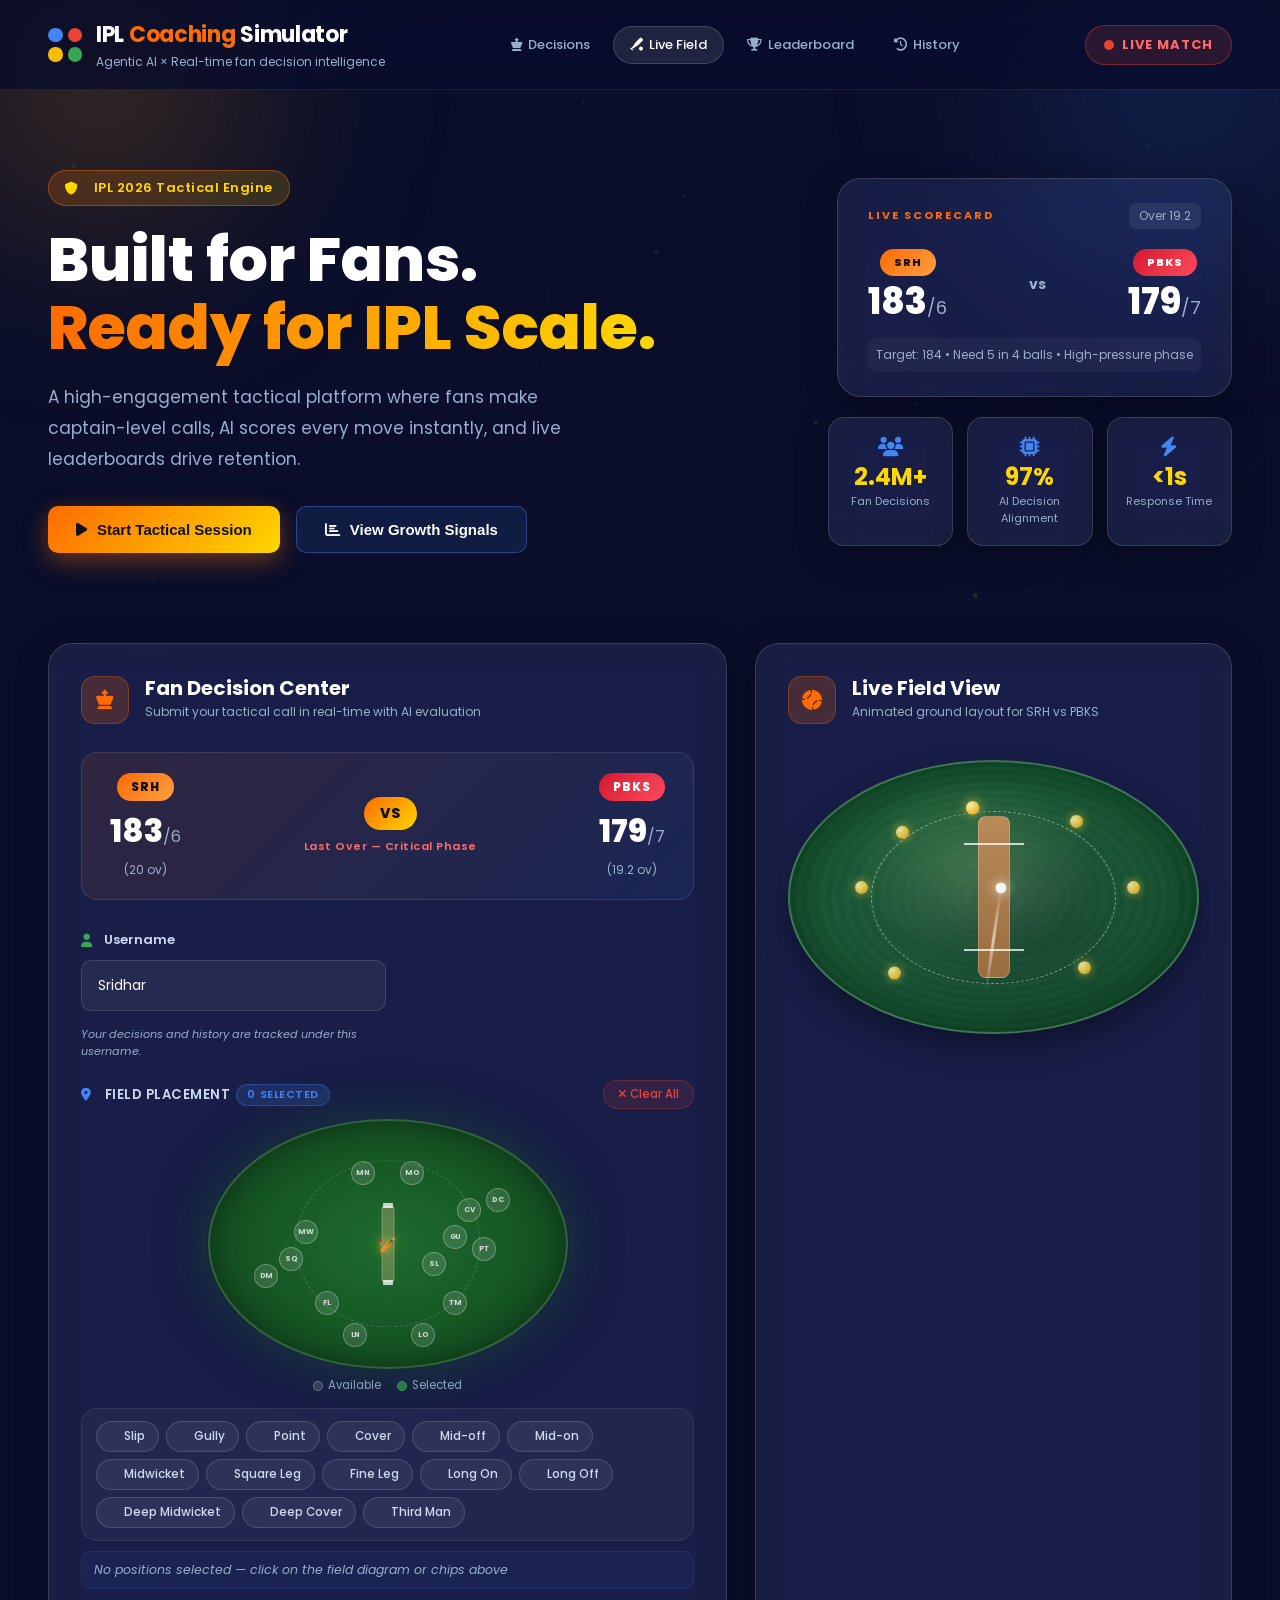
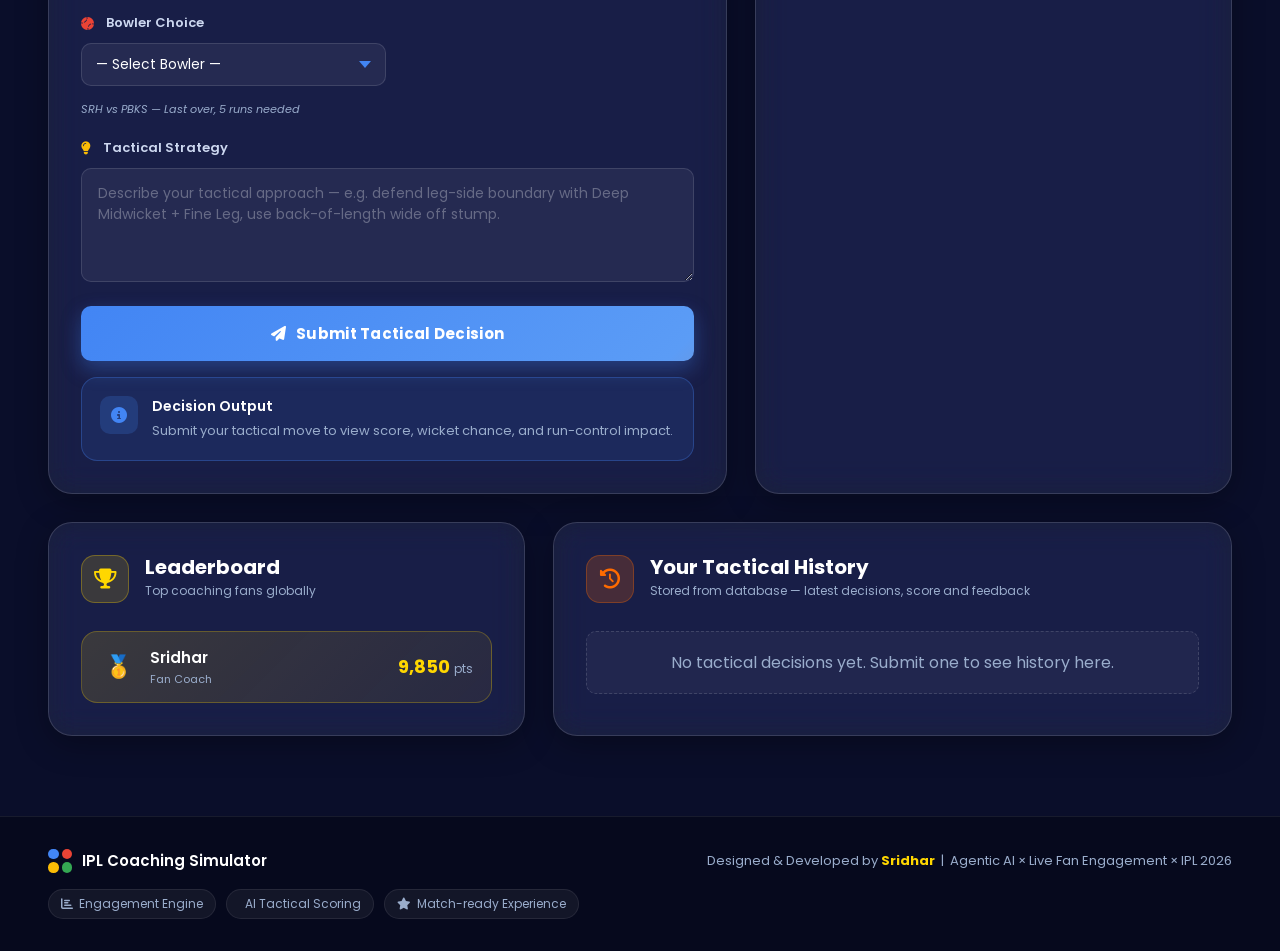
==== commit 6c263be4: "Code Updated" ====
--- a/ipl_agentic_coach/frontend/dashboard.html
+++ b/ipl_agentic_coach/frontend/dashboard.html
@@ -6,7 +6,8 @@
     <title>IPL Coaching Simulator | Investment-Ready Fan Intelligence Platform</title>
     <link rel="stylesheet" href="css/styles.css" />
     <link href="https://fonts.googleapis.com/css2?family=Google+Sans:wght@400;500;700&family=Poppins:wght@300;400;500;600;700;800&display=swap" rel="stylesheet">
-    <link rel="stylesheet" href="https://cdnjs.cloudflare.com/ajax/libs/font-awesome/6.5.2/css/all.min.css">
+    <link rel="stylesheet"
+href="https://cdnjs.cloudflare.com/ajax/libs/font-awesome/6.5.1/css/all.min.css">
 </head>
 <body>
     <canvas id="bg-canvas"></canvas>
@@ -28,10 +29,10 @@
         </div>
 
         <nav class="nav-pills">
-            <a class="nav-pill active" href="#decision"><i class="fa-solid fa-chess"></i> Decisions</a>
-            <a class="nav-pill" href="#field-ground"><i class="fa-solid fa-baseball"></i> Live Field</a>
-            <a class="nav-pill" href="#leaderboard-section"><i class="fa-solid fa-trophy"></i> Leaderboard</a>
-            <a class="nav-pill" href="#history-section"><i class="fa-solid fa-clock-rotate-left"></i> History</a>
+            <a class="nav-pill active" href="#decision"><i class="fas fa-chess-king"></i> Decisions</a>
+            <a class="nav-pill" href="#field-ground"><i class="fa-solid fa-baseball-bat-ball"></i></i> Live Field</a>
+            <a class="nav-pill" href="#leaderboard-section"><i class="fas fa-trophy"></i> Leaderboard</a>
+            <a class="nav-pill" href="#history-section"><i class="fas fa-history"></i> History</a>
         </nav>
 
         <div class="nav-right">
@@ -45,7 +46,7 @@
     <section class="hero">
         <div class="hero-content">
             <div class="ipl-chip">
-                <i class="fa-solid fa-cricket-bat-ball"></i>&nbsp; IPL 2026 Tactical Engine
+                <i class="fas fa-shield"></i>&nbsp; IPL 2026 Tactical Engine
             </div>
             <h2>Built for Fans.<br /><span class="gradient-text">Ready for IPL Scale.</span></h2>
             <p>
@@ -55,11 +56,11 @@
 
             <div class="hero-buttons">
                 <button class="btn-primary" onclick="document.getElementById('decision').scrollIntoView({behavior:'smooth'})">
-                    <i class="fa-solid fa-play"></i>
+                    <i class="fas fa-play"></i>
                     Start Tactical Session
                 </button>
                 <button class="btn-gcloud" onclick="document.getElementById('leaderboard-section').scrollIntoView({behavior:'smooth'})">
-                    <i class="fa-solid fa-chart-line"></i>
+                    <i class="fas fa-chart-bar"></i>
                     View Growth Signals
                 </button>
             </div>
@@ -87,17 +88,17 @@
 
             <div class="kpi-row">
                 <div class="kpi-card glass">
-                    <i class="fa-solid fa-users"></i>
+                    <i class="fas fa-users"></i>
                     <h3>2.4M+</h3>
                     <p>Fan Decisions</p>
                 </div>
                 <div class="kpi-card glass">
-                    <i class="fa-solid fa-microchip"></i>
+                    <i class="fas fa-microchip"></i>
                     <h3>97%</h3>
                     <p>AI Decision Alignment</p>
                 </div>
                 <div class="kpi-card glass">
-                    <i class="fa-solid fa-bolt"></i>
+                    <i class="fas fa-bolt"></i>
                     <h3>&lt;1s</h3>
                     <p>Response Time</p>
                 </div>
@@ -109,7 +110,7 @@
 
         <section id="decision" class="card glass big-card">
             <div class="section-title">
-                <div class="title-icon ipl-orange"><i class="fa-solid fa-chess"></i></div>
+                <div class="title-icon ipl-orange"><i class="fas fa-chess-king"></i></div>
                 <div>
                     <h2>Fan Decision Center</h2>
                     <small>Submit your tactical call in real-time with AI evaluation</small>
@@ -135,7 +136,7 @@
 
             <div class="form-grid">
                 <div class="input-group">
-                    <label><i class="fa-solid fa-user" style="color:#34A853"></i>&nbsp; Username</label>
+                    <label><i class="fas fa-user" style="color:#34A853"></i>&nbsp; Username</label>
                     <input id="username_input" type="text" maxlength="30" placeholder="Enter your username" />
                     <small class="input-hint">Your decisions and history are tracked under this username.</small>
                 </div>
@@ -144,12 +145,12 @@
                     <div class="field-selector-wrapper">
                         <div class="field-label-row">
                             <label>
-                                <i class="fa-solid fa-location-dot" style="color:#4285F4"></i>&nbsp;
+                                <i class="fas fa-location-dot" style="color:#4285F4"></i>&nbsp;
                                 Field Placement
                                 <span class="field-count-badge" id="field-count">0 selected</span>
                             </label>
                             <button class="clear-field-btn" onclick="clearFieldSelections()">
-                                <i class="fa-solid fa-xmark"></i> Clear All
+                                <i class="fas fa-times"></i> Clear All
                             </button>
                         </div>
 
@@ -178,7 +179,7 @@
                 </div>
 
                 <div class="input-group">
-                    <label><i class="fa-solid fa-baseball" style="color:#EA4335"></i>&nbsp; Bowler Choice</label>
+                    <label><i class="fas fa-baseball" style="color:#EA4335"></i>&nbsp; Bowler Choice</label>
                     <select id="bowler_input" class="bowler-select" onchange="updateTacticsSummary()">
                         <option value="">— Select Bowler —</option>
                         <optgroup label="SRH Bowlers (Fielding)">
@@ -196,7 +197,7 @@
                 </div>
 
                 <div class="input-group full-width">
-                    <label><i class="fa-solid fa-lightbulb" style="color:#FBBC05"></i>&nbsp; Tactical Strategy</label>
+                    <label><i class="fas fa-lightbulb" style="color:#FBBC05"></i>&nbsp; Tactical Strategy</label>
                     <textarea id="strategy_input" rows="4"
                         placeholder="Describe your tactical approach — e.g. defend leg-side boundary with Deep Midwicket + Fine Leg, use back-of-length wide off stump."
                         oninput="updateTacticsSummary()"></textarea>
@@ -206,13 +207,13 @@
             </div>
 
             <button class="submit-btn" onclick="submitDecision()">
-                <i class="fa-solid fa-paper-plane"></i>
+                <i class="fas fa-paper-plane"></i>
                 Submit Tactical Decision
             </button>
 
             <div id="decision-result" class="decision-result">
                 <div class="feedback-item info">
-                    <div class="fi-icon"><i class="fa-solid fa-circle-info"></i></div>
+                    <div class="fi-icon"><i class="fas fa-circle-info"></i></div>
                     <div>
                         <h3>Decision Output</h3>
                         <p>Submit your tactical move to view score, wicket chance, and run-control impact.</p>
@@ -223,7 +224,7 @@
 
         <section id="field-ground" class="card glass field-card">
             <div class="section-title">
-                <div class="title-icon ipl-orange"><i class="fa-solid fa-baseball"></i></div>
+                <div class="title-icon ipl-orange"><i class="fas fa-baseball"></i></div>
                 <div>
                     <h2>Live Field View</h2>
                     <small>Animated ground layout for SRH vs PBKS</small>
@@ -251,7 +252,7 @@
 
         <section id="leaderboard-section" class="card glass">
             <div class="section-title">
-                <div class="title-icon ipl-gold"><i class="fa-solid fa-trophy"></i></div>
+                <div class="title-icon ipl-gold"><i class="fas fa-trophy"></i></div>
                 <div>
                     <h2>Leaderboard</h2>
                     <small>Top coaching fans globally</small>
@@ -272,7 +273,7 @@
 
         <section id="history-section" class="card glass history-card">
             <div class="section-title">
-                <div class="title-icon ipl-orange"><i class="fa-solid fa-clock-rotate-left"></i></div>
+                <div class="title-icon ipl-orange"><i class="fas fa-history"></i></div>
                 <div>
                     <h2>Your Tactical History</h2>
                     <small>Stored from database — latest decisions, score and feedback</small>
@@ -301,9 +302,9 @@
                 &nbsp;|&nbsp; Agentic AI × Live Fan Engagement × IPL 2026
             </p>
             <div class="footer-badges">
-                <span><i class="fa-solid fa-chart-line"></i> Engagement Engine</span>
-                <span><i class="fa-solid fa-microchip"></i> AI Tactical Scoring</span>
-                <span><i class="fa-solid fa-cricket-bat-ball"></i> Match-ready Experience</span>
+                <span><i class="fas fa-chart-bar"></i> Engagement Engine</span>
+                <span><i class="fas fa-sparkles"></i> AI Tactical Scoring</span>
+                <span><i class="fas fa-star"></i> Match-ready Experience</span>
             </div>
         </div>
     </footer>
